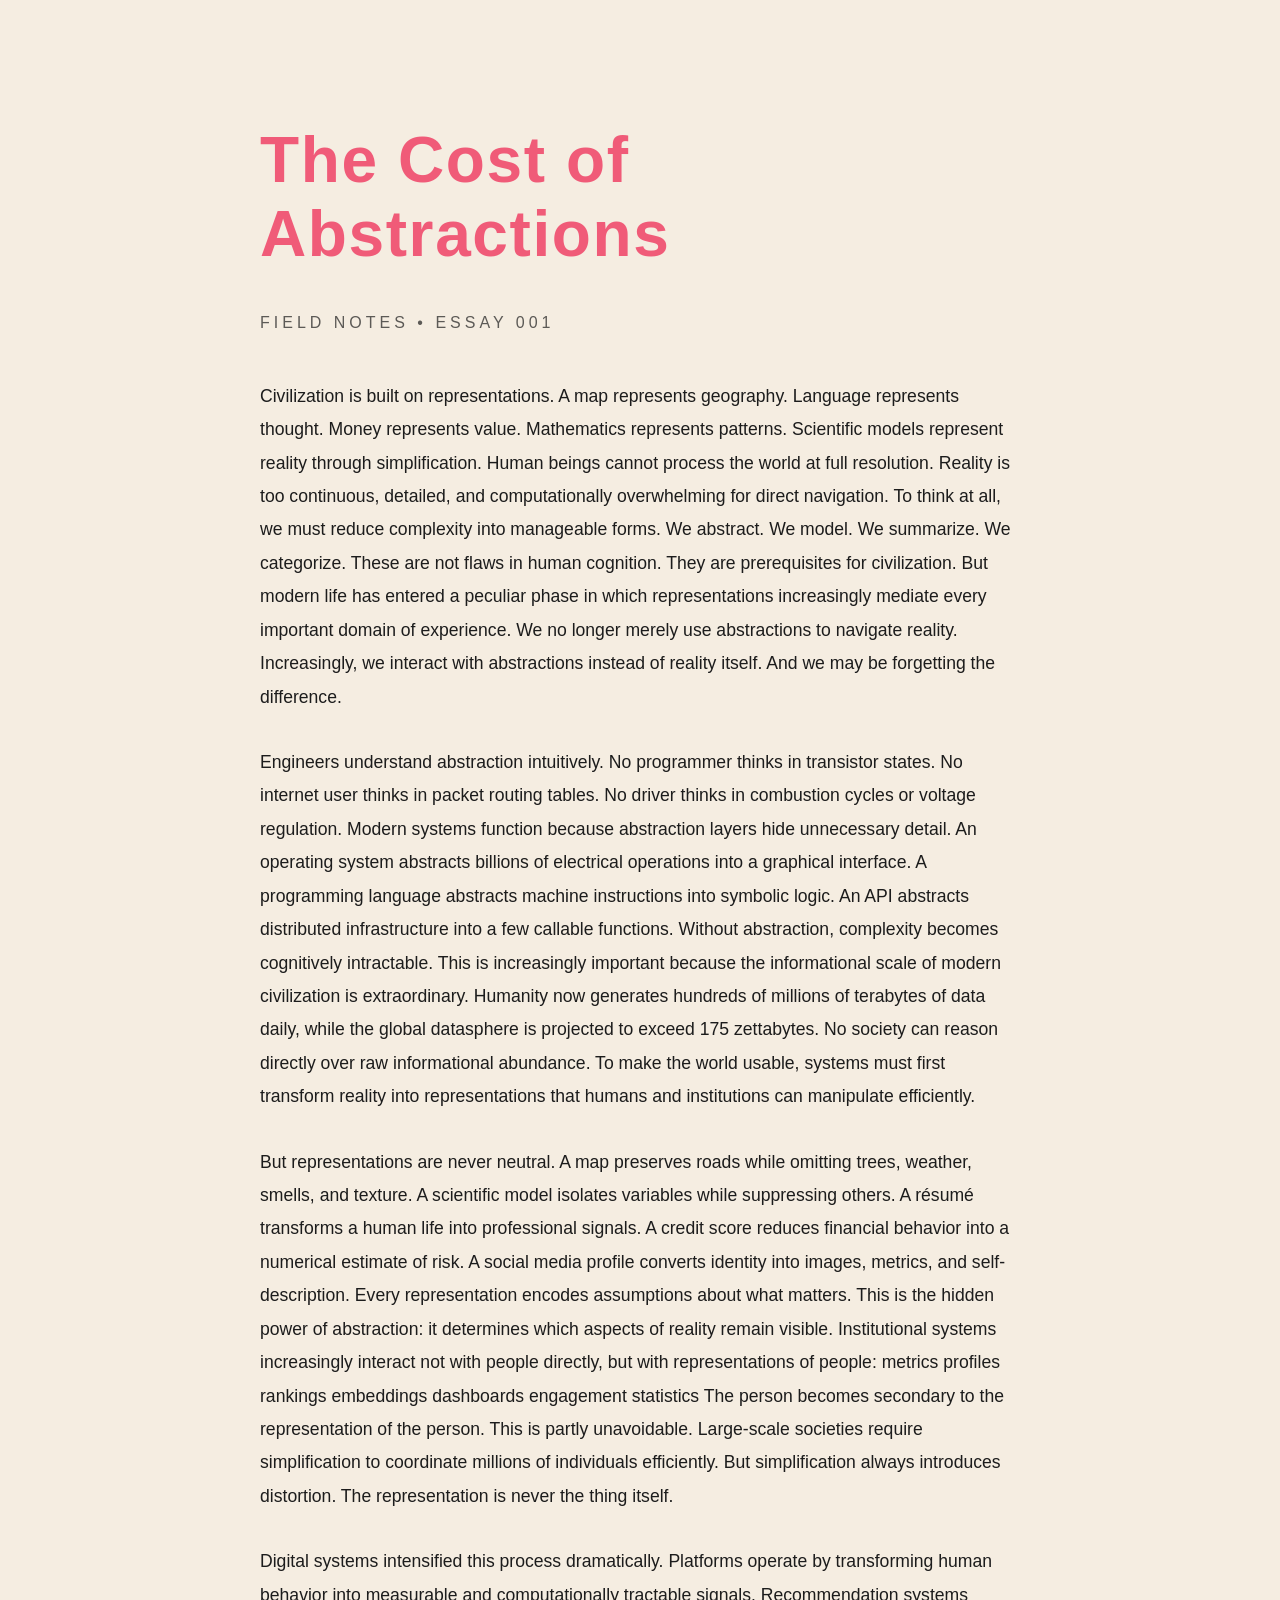
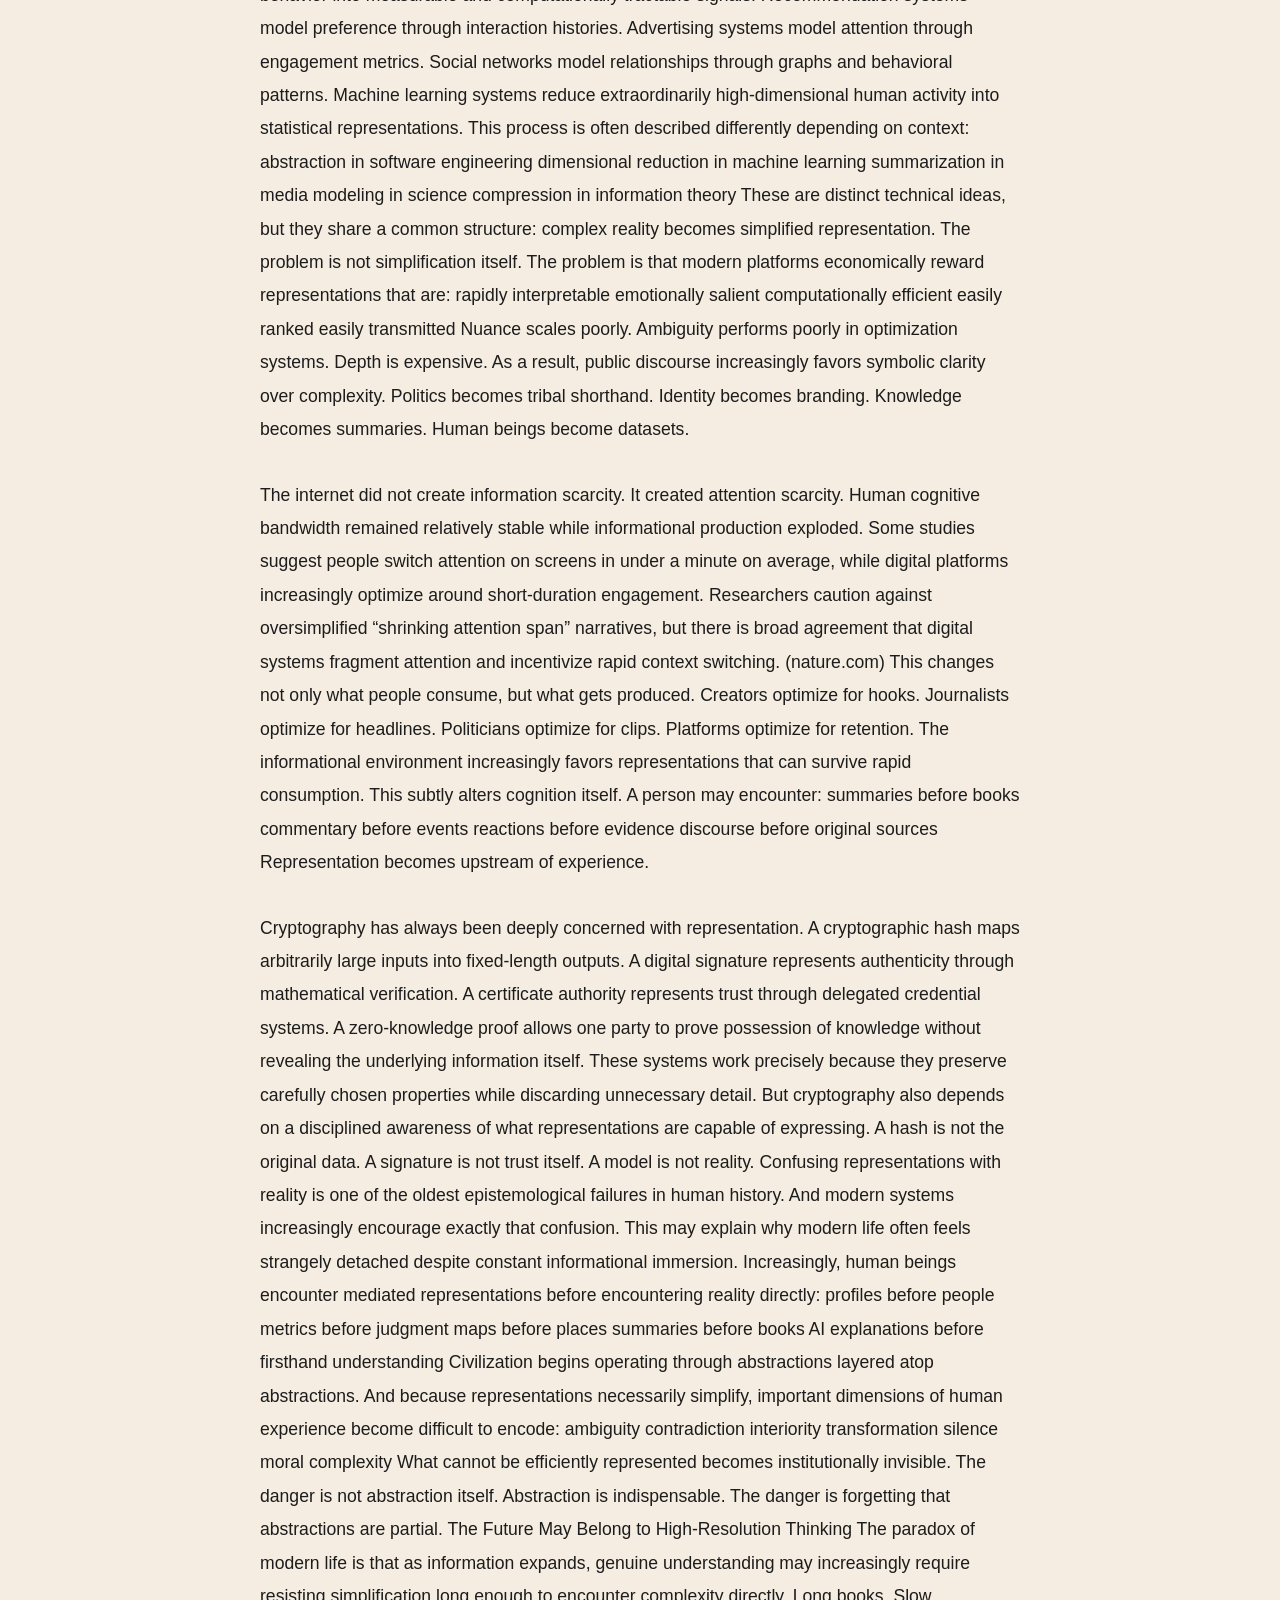
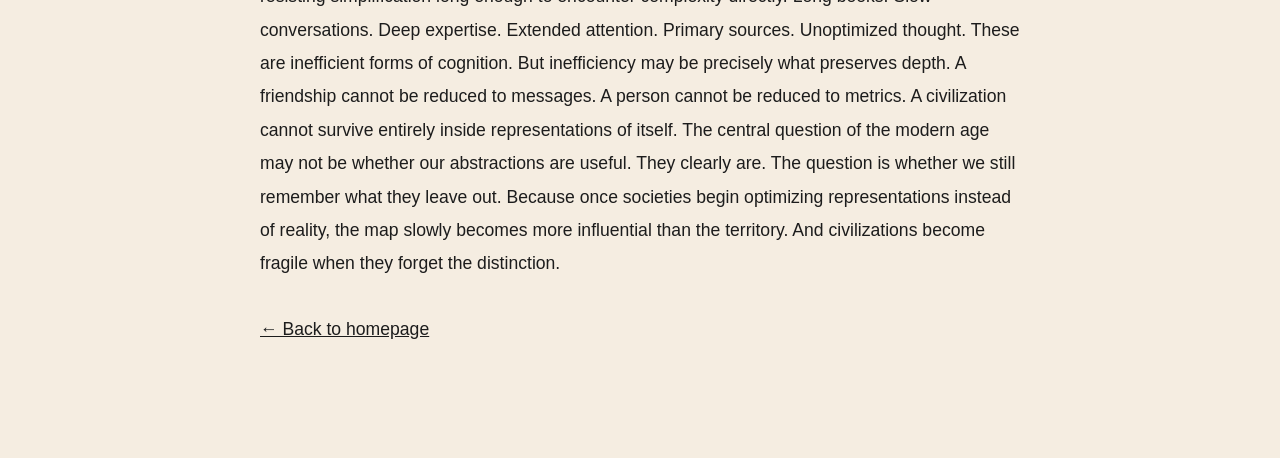
==== abstractions.html @ 69040259 "Create abstractions.html" ====
<!DOCTYPE html>
<html lang="en">
<head>
<meta charset="UTF-8">
<meta name="viewport" content="width=device-width, initial-scale=1.0">
<title>The Cost of Abstractions</title>
<style>
body {
  background: #f5ede1;
  color: #1c1c1c;
  font-family: Helvetica, Arial, sans-serif;
  margin: 0;
}
.container {
  max-width: 760px;
  margin: 0 auto;
  padding: 5rem 2rem;
}
h1 {
  color: #f05b78;
  font-size: 4rem;
  letter-spacing: 0.1rem;
}
.meta {
  letter-spacing: 0.25rem;
  text-transform: uppercase;
  opacity: 0.7;
  margin-bottom: 3rem;
}
p {
  line-height: 1.9;
  margin-bottom: 2rem;
  font-size: 1.1rem;
}
a {
  color: inherit;
}
</style>
</head>
<body>
<div class="container">
<h1>The Cost of Abstractions</h1>
<div class="meta">Field Notes • Essay 001</div>

<p>
Civilization is built on representations.
A map represents geography.
Language represents thought.
Money represents value.
Mathematics represents patterns.
Scientific models represent reality through simplification.
Human beings cannot process the world at full resolution. Reality is too continuous, detailed, and computationally overwhelming for direct navigation. To think at all, we must reduce complexity into manageable forms.
We abstract.
We model.
We summarize.
We categorize.
These are not flaws in human cognition.
They are prerequisites for civilization.
But modern life has entered a peculiar phase in which representations increasingly mediate every important domain of experience. We no longer merely use abstractions to navigate reality. Increasingly, we interact with abstractions instead of reality itself.
And we may be forgetting the difference.
</p>

<p>
Engineers understand abstraction intuitively.
No programmer thinks in transistor states.
No internet user thinks in packet routing tables.
No driver thinks in combustion cycles or voltage regulation.
Modern systems function because abstraction layers hide unnecessary detail.
An operating system abstracts billions of electrical operations into a graphical interface.
A programming language abstracts machine instructions into symbolic logic.
An API abstracts distributed infrastructure into a few callable functions.
Without abstraction, complexity becomes cognitively intractable.
This is increasingly important because the informational scale of modern civilization is extraordinary. Humanity now generates hundreds of millions of terabytes of data daily, while the global datasphere is projected to exceed 175 zettabytes.
No society can reason directly over raw informational abundance.
To make the world usable, systems must first transform reality into representations that humans and institutions can manipulate efficiently.
</p>

<p>
But representations are never neutral.
A map preserves roads while omitting trees, weather, smells, and texture.
A scientific model isolates variables while suppressing others.
A résumé transforms a human life into professional signals.
A credit score reduces financial behavior into a numerical estimate of risk.
A social media profile converts identity into images, metrics, and self-description.
Every representation encodes assumptions about what matters.
This is the hidden power of abstraction:
it determines which aspects of reality remain visible.
Institutional systems increasingly interact not with people directly, but with representations of people:
metrics
profiles
rankings
embeddings
dashboards
engagement statistics
The person becomes secondary to the representation of the person.
This is partly unavoidable. Large-scale societies require simplification to coordinate millions of individuals efficiently.
But simplification always introduces distortion.
The representation is never the thing itself.
</p>

<p>
Digital systems intensified this process dramatically.
Platforms operate by transforming human behavior into measurable and computationally tractable signals.
Recommendation systems model preference through interaction histories.
Advertising systems model attention through engagement metrics.
Social networks model relationships through graphs and behavioral patterns.
Machine learning systems reduce extraordinarily high-dimensional human activity into statistical representations.
This process is often described differently depending on context:
abstraction in software engineering
dimensional reduction in machine learning
summarization in media
modeling in science
compression in information theory
These are distinct technical ideas, but they share a common structure:
complex reality becomes simplified representation.
The problem is not simplification itself.
The problem is that modern platforms economically reward representations that are:
rapidly interpretable
emotionally salient
computationally efficient
easily ranked
easily transmitted
Nuance scales poorly.
Ambiguity performs poorly in optimization systems.
Depth is expensive.
As a result, public discourse increasingly favors symbolic clarity over complexity.
Politics becomes tribal shorthand.
Identity becomes branding.
Knowledge becomes summaries.
Human beings become datasets.
</p>
<p>The internet did not create information scarcity.
It created attention scarcity.
Human cognitive bandwidth remained relatively stable while informational production exploded.
Some studies suggest people switch attention on screens in under a minute on average, while digital platforms increasingly optimize around short-duration engagement. Researchers caution against oversimplified “shrinking attention span” narratives, but there is broad agreement that digital systems fragment attention and incentivize rapid context switching. (nature.com)
This changes not only what people consume, but what gets produced.
Creators optimize for hooks.
Journalists optimize for headlines.
Politicians optimize for clips.
Platforms optimize for retention.
The informational environment increasingly favors representations that can survive rapid consumption.
This subtly alters cognition itself.
A person may encounter:
summaries before books
commentary before events
reactions before evidence
discourse before original sources
Representation becomes upstream of experience. </p>  
<p> Cryptography has always been deeply concerned with representation.
A cryptographic hash maps arbitrarily large inputs into fixed-length outputs.
A digital signature represents authenticity through mathematical verification.
A certificate authority represents trust through delegated credential systems.
A zero-knowledge proof allows one party to prove possession of knowledge without revealing the underlying information itself.
These systems work precisely because they preserve carefully chosen properties while discarding unnecessary detail.
But cryptography also depends on a disciplined awareness of what representations are capable of expressing.
A hash is not the original data.
A signature is not trust itself.
A model is not reality.
Confusing representations with reality is one of the oldest epistemological failures in human history.
And modern systems increasingly encourage exactly that confusion.

This may explain why modern life often feels strangely detached despite constant informational immersion.
Increasingly, human beings encounter mediated representations before encountering reality directly:
profiles before people
metrics before judgment
maps before places
summaries before books
AI explanations before firsthand understanding
Civilization begins operating through abstractions layered atop abstractions.
And because representations necessarily simplify, important dimensions of human experience become difficult to encode:
ambiguity
contradiction
interiority
transformation
silence
moral complexity
What cannot be efficiently represented becomes institutionally invisible.
The danger is not abstraction itself.
Abstraction is indispensable.
The danger is forgetting that abstractions are partial.
The Future May Belong to High-Resolution Thinking
The paradox of modern life is that as information expands, genuine understanding may increasingly require resisting simplification long enough to encounter complexity directly.
Long books.
Slow conversations.
Deep expertise.
Extended attention.
Primary sources.
Unoptimized thought.
These are inefficient forms of cognition.
But inefficiency may be precisely what preserves depth.
A friendship cannot be reduced to messages.
A person cannot be reduced to metrics.
A civilization cannot survive entirely inside representations of itself.
The central question of the modern age may not be whether our abstractions are useful.
They clearly are.
The question is whether we still remember what they leave out.
Because once societies begin optimizing representations instead of reality, the map slowly becomes more influential than the territory.
And civilizations become fragile when they forget the distinction.</p>

<p><a href="index.html">← Back to homepage</a></p>
</div>
</body>
</html>
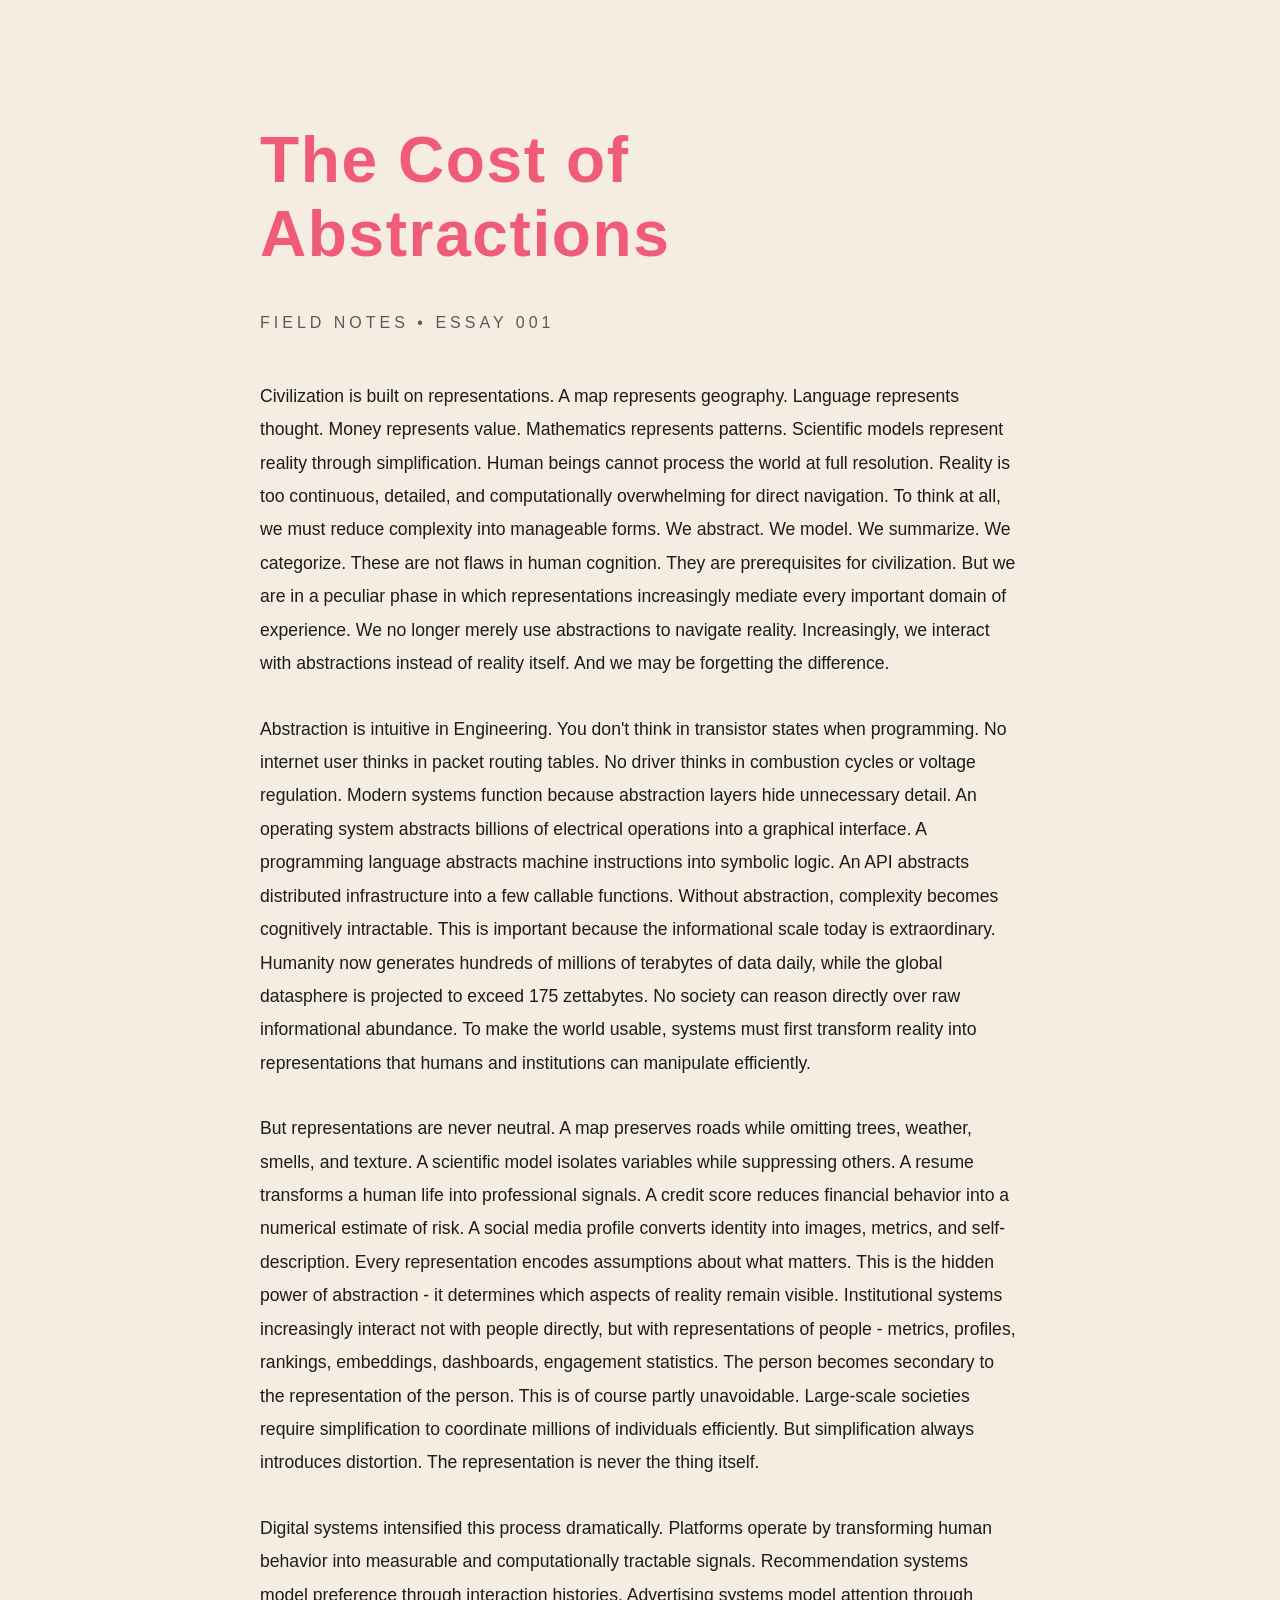
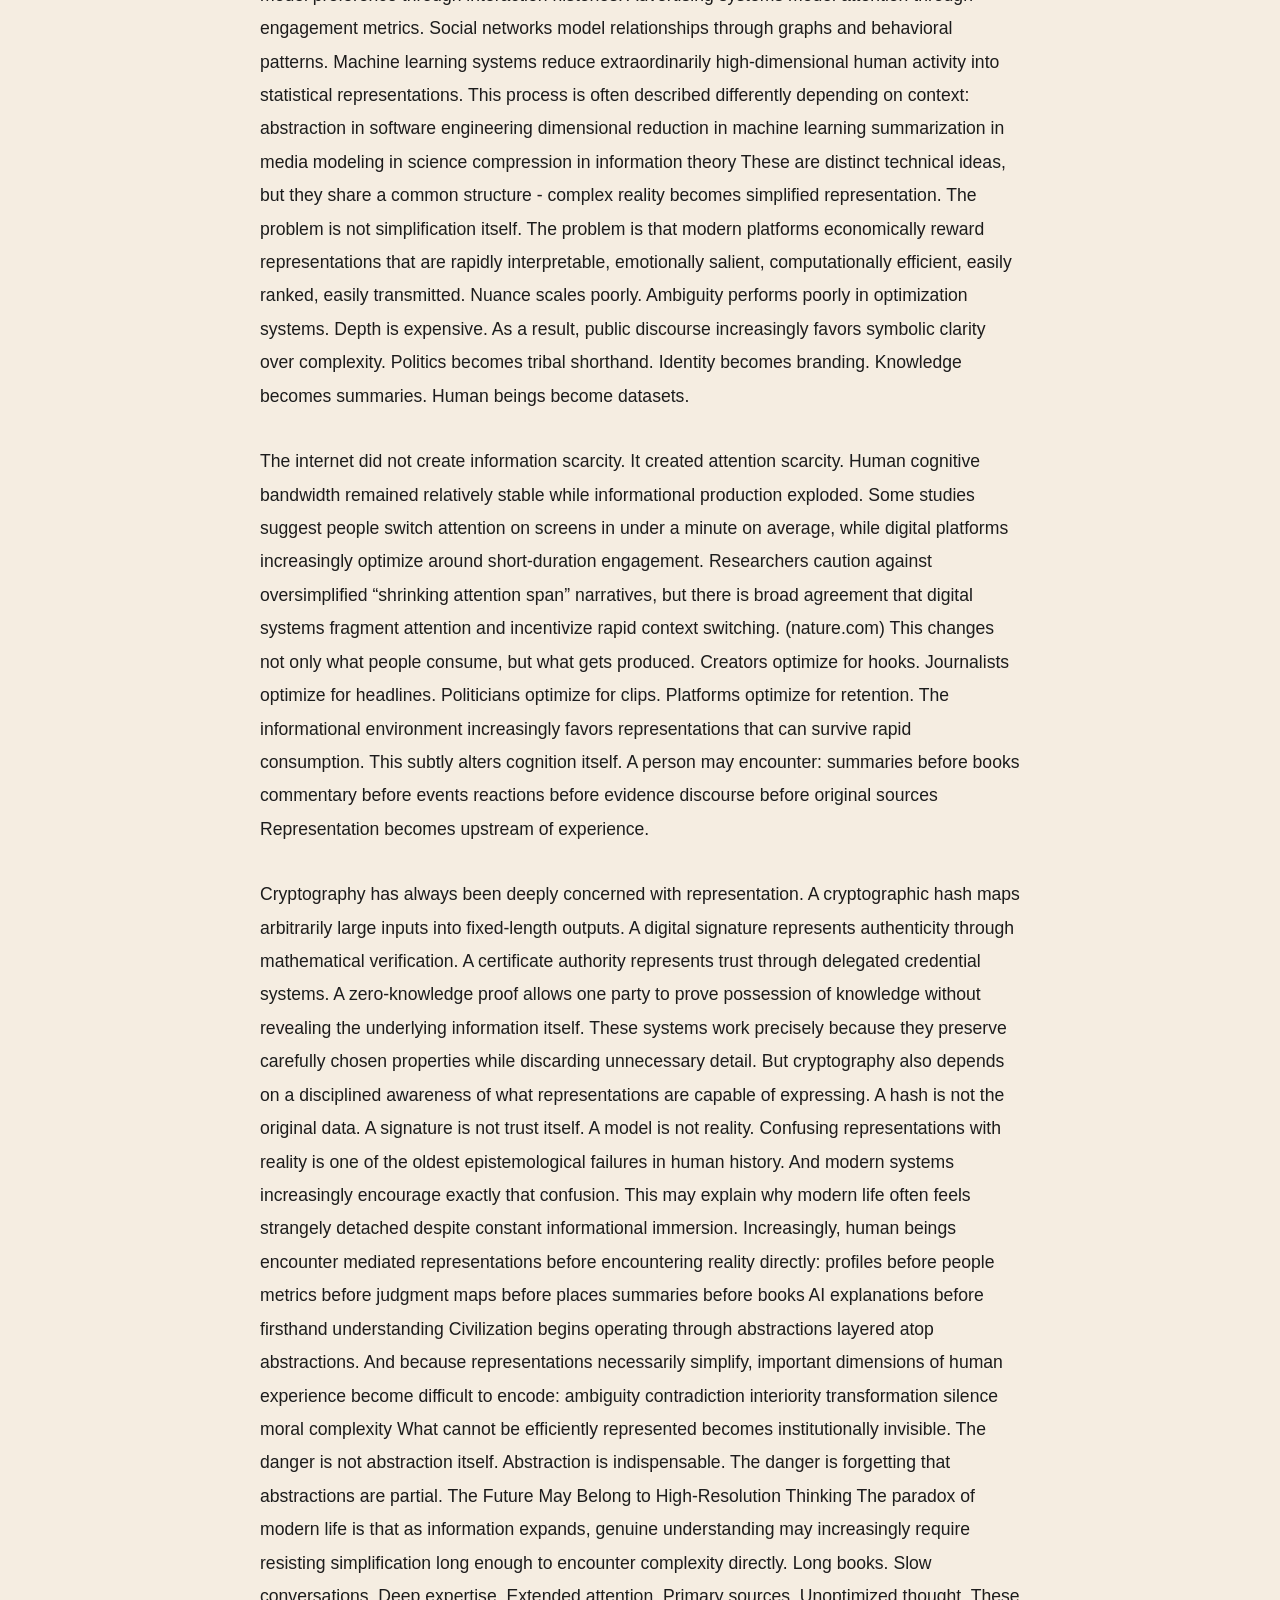
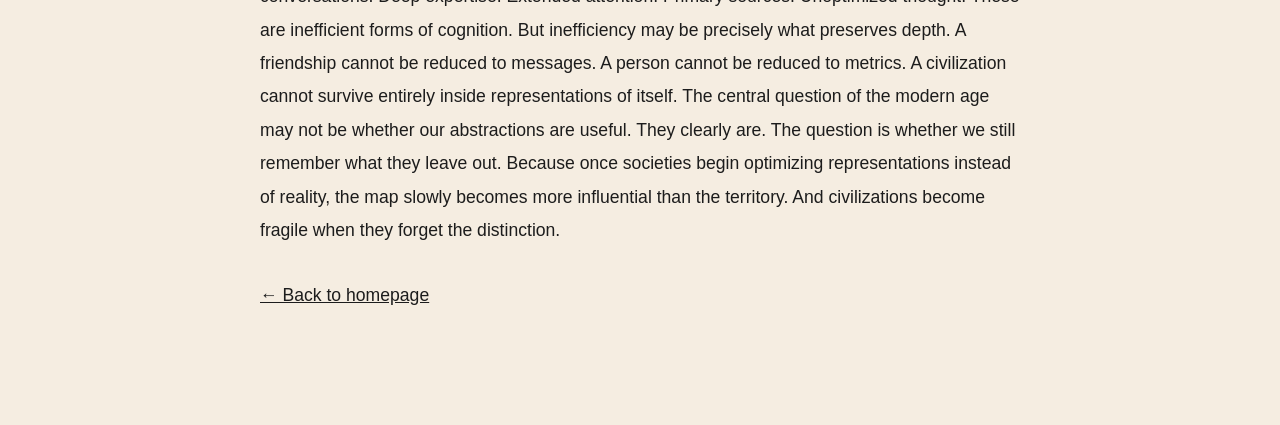
==== commit e50c3649: "Update abstractions.html" ====
--- a/abstractions.html
+++ b/abstractions.html
@@ -56,13 +56,13 @@
 We categorize.
 These are not flaws in human cognition.
 They are prerequisites for civilization.
-But modern life has entered a peculiar phase in which representations increasingly mediate every important domain of experience. We no longer merely use abstractions to navigate reality. Increasingly, we interact with abstractions instead of reality itself.
+But we are in a peculiar phase in which representations increasingly mediate every important domain of experience. We no longer merely use abstractions to navigate reality. Increasingly, we interact with abstractions instead of reality itself.
 And we may be forgetting the difference.
 </p>
 
 <p>
-Engineers understand abstraction intuitively.
-No programmer thinks in transistor states.
+Abstraction is intuitive in Engineering.
+You don't think in transistor states when programming.
 No internet user thinks in packet routing tables.
 No driver thinks in combustion cycles or voltage regulation.
 Modern systems function because abstraction layers hide unnecessary detail.
@@ -70,7 +70,7 @@
 A programming language abstracts machine instructions into symbolic logic.
 An API abstracts distributed infrastructure into a few callable functions.
 Without abstraction, complexity becomes cognitively intractable.
-This is increasingly important because the informational scale of modern civilization is extraordinary. Humanity now generates hundreds of millions of terabytes of data daily, while the global datasphere is projected to exceed 175 zettabytes.
+This is important because the informational scale today is extraordinary. Humanity now generates hundreds of millions of terabytes of data daily, while the global datasphere is projected to exceed 175 zettabytes.
 No society can reason directly over raw informational abundance.
 To make the world usable, systems must first transform reality into representations that humans and institutions can manipulate efficiently.
 </p>
@@ -79,21 +79,21 @@
 But representations are never neutral.
 A map preserves roads while omitting trees, weather, smells, and texture.
 A scientific model isolates variables while suppressing others.
-A résumé transforms a human life into professional signals.
+A resume transforms a human life into professional signals.
 A credit score reduces financial behavior into a numerical estimate of risk.
 A social media profile converts identity into images, metrics, and self-description.
 Every representation encodes assumptions about what matters.
-This is the hidden power of abstraction:
+This is the hidden power of abstraction - 
 it determines which aspects of reality remain visible.
-Institutional systems increasingly interact not with people directly, but with representations of people:
-metrics
-profiles
-rankings
-embeddings
-dashboards
-engagement statistics
+Institutional systems increasingly interact not with people directly, but with representations of people - 
+metrics,
+profiles,
+rankings,
+embeddings,
+dashboards,
+engagement statistics.
 The person becomes secondary to the representation of the person.
-This is partly unavoidable. Large-scale societies require simplification to coordinate millions of individuals efficiently.
+This is of course partly unavoidable. Large-scale societies require simplification to coordinate millions of individuals efficiently.
 But simplification always introduces distortion.
 The representation is never the thing itself.
 </p>
@@ -111,15 +111,15 @@
 summarization in media
 modeling in science
 compression in information theory
-These are distinct technical ideas, but they share a common structure:
+These are distinct technical ideas, but they share a common structure -
 complex reality becomes simplified representation.
 The problem is not simplification itself.
-The problem is that modern platforms economically reward representations that are:
-rapidly interpretable
-emotionally salient
-computationally efficient
-easily ranked
-easily transmitted
+The problem is that modern platforms economically reward representations that are
+rapidly interpretable,
+emotionally salient,
+computationally efficient,
+easily ranked,
+easily transmitted.
 Nuance scales poorly.
 Ambiguity performs poorly in optimization systems.
 Depth is expensive.
